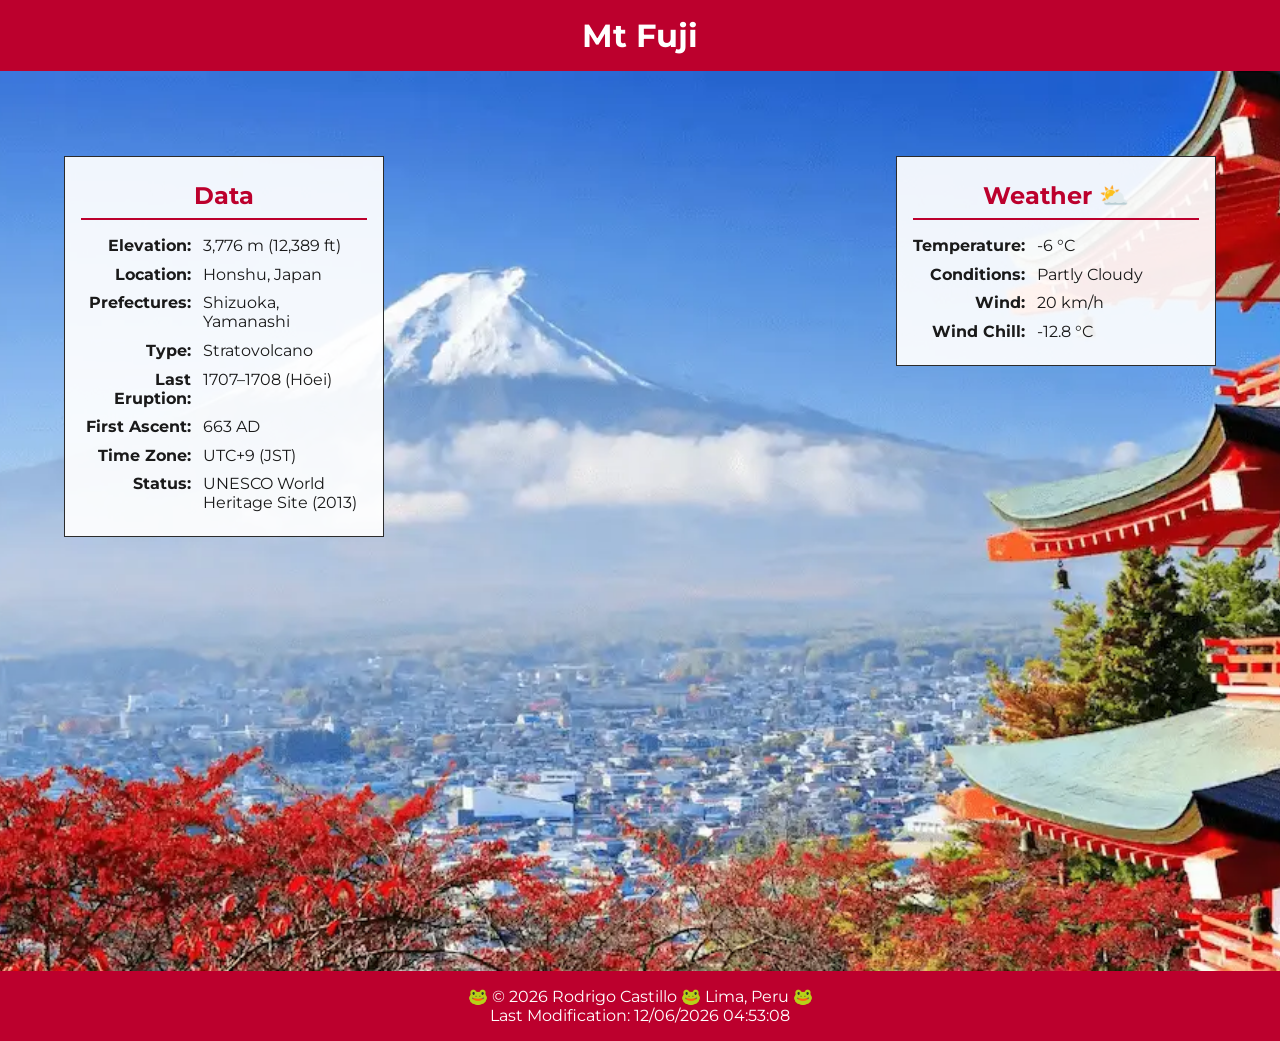
==== place.html @ 4fbbef45 "final" ====
<!DOCTYPE html>
<html lang="en">
<head>
    <meta charset="UTF-8">
    <meta name="viewport" content="width=device-width, initial-scale=1.0">
    <meta name="author" content="Rodrigo Castillo">
    <meta name="description" content="Get to know Mt Fuji better with this info!">
    <link rel="stylesheet" href="styles/place.css">
    <link rel="stylesheet" href="styles/place-large.css">
    <link rel="preconnect" href="https://fonts.googleapis.com">
    <link rel="preconnect" href="https://fonts.gstatic.com" crossorigin>
    <link href="https://fonts.googleapis.com/css2?family=Montserrat:wght@400;700&display=swap" rel="stylesheet">
    <script src="scripts/place.js" defer></script>
    <script src="scripts/getdates.js" defer></script>
    <title>Mt Fuji</title>
</head>
<body>
    <header>
    <h1 class="place">Mt Fuji</h1>
    </header>
    <picture>
     <source media="(max-width: 768px)" srcset="images/mtfuji-small.webp">
     <img class="fuji" src="images/mtfuji-large.webp" alt="Mt Fuji with tower">
    </picture>
    <section class="data">
    <h2>Data</h2>
    <div class="info">
      <span class="label">Elevation:</span>       <span>3,776 m (12,389 ft)</span>
      <span class="label">Location:</span>        <span>Honshu, Japan</span>
      <span class="label">Prefectures:</span>     <span>Shizuoka, Yamanashi</span>
      <span class="label">Type:</span>            <span>Stratovolcano</span>
      <span class="label">Last Eruption:</span>   <span>1707&ndash;1708 (Hōei)</span>
      <span class="label">First Ascent:</span>    <span>663 AD</span>
      <span class="label">Time Zone:</span>       <span>UTC+9 (JST)</span>
      <span class="label">Status:</span>          <span>UNESCO World Heritage Site (2013)</span>
    </div>
    </section>
     <section class="weather">
    <h2>Weather</h2>
    <div class="info">
      <span class="label">Temperature:</span>  <span>-6 &deg;C</span>
      <span class="label">Conditions:</span>   <span>Partly Cloudy</span>
      <span class="label">Wind:</span>         <span>20 km/h</span>
      <span class="label">Wind Chill:</span>   <span id="windchill"></span>
    </div>
  </section>
 <footer>
    <p>🐸 &copy; <span id="currentyear"></span> Rodrigo Castillo 🐸 Lima, Peru 🐸</p>
    <p id="lastModified"></p>
</footer>
</body>
</html>
---- styles/place.css ----
:root {
    --primary-color: #bc002d;
    --secondary-color: #f7f7f7;
    --accent-color: #2b2b2b;   
    --text-color: #1a1a1a;
    --light-text: #ffffff;       
    --card-bg: #ffffff;        
}

* {
    margin: 0;
    padding: 0;
    box-sizing: border-box;
}

body {
    font-family: "Montserrat", Arial, sans-serif;
    background-color: var(--secondary-color);
    color: var(--text-color);
}

header {
    background-color: var(--primary-color);
    padding: 1rem;
}

h1.place {
    color: var(--light-text);
    text-align: center;
}

.fuji {
    display: block;
    width: 100%;
    height: auto;
}

section {
    background-color: var(--card-bg);
    margin: 1rem auto;
    padding: 1.5rem 1rem;
    max-width: 500px;
    border: 1px solid var(--accent-color);
}

h2 {
    text-align: center;
    color: var(--primary-color);
    margin-bottom: 1rem;
    border-bottom: 2px solid var(--primary-color);
    padding-bottom: 0.5rem;
}

.info {
    display: grid;
    grid-template-columns: 1fr 1.5fr;
    gap: 0.6rem 0.75rem;
    max-width: 400px;
    margin: 0 auto;
}

.label {
    font-weight: 700;
    text-align: right;
}

footer {
    background-color: var(--primary-color);
    color: var(--light-text);
    text-align: center;
    padding: 1rem;
    margin-top: 1rem;
}
---- styles/place-large.css ----
@media (min-width: 1000px) {
    body {
        position: relative;
    }

    .fuji {
        width: 100%;
        height: 100vh;
        object-fit: cover;
    }

    .data,
    .weather {
        position: absolute;
        width: 320px;
        margin: 0;
        background-color: rgba(255, 255, 255, 0.92);
    }

    .data {
        top: 15%;
        left: 5%;
    }

    .weather {
        top: 15%;
        right: 5%;
    }

    /* Weather icon as pseudo-element - large view only */
    .weather h2::after {
        content: " ⛅";
    }

    footer {
        margin-top: 0;
    }
}
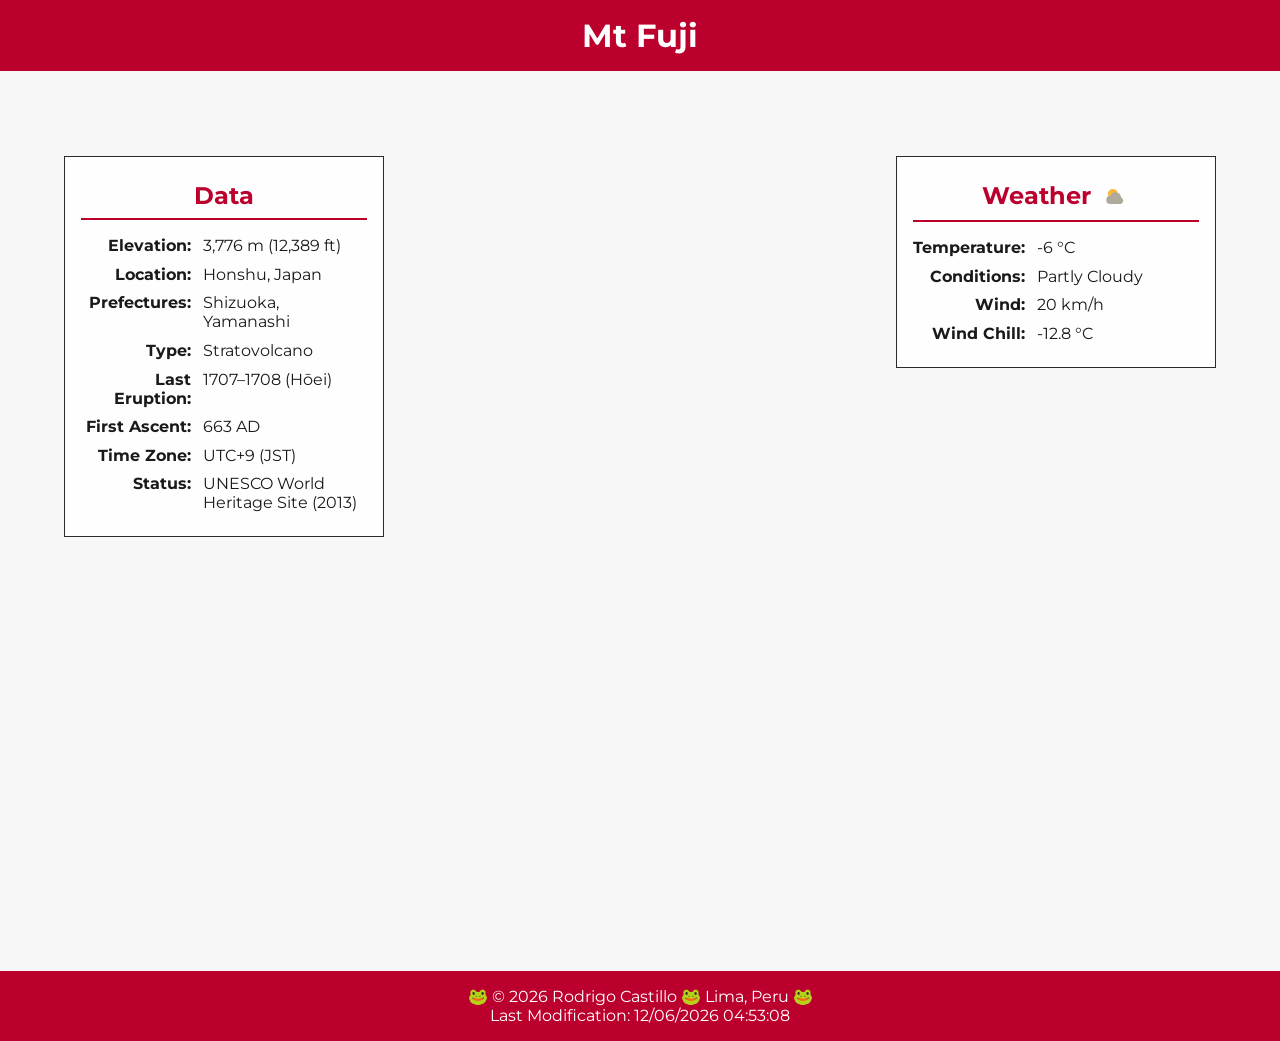
==== commit 251eafda: "final checks" ====
--- a/place.html
+++ b/place.html
@@ -4,7 +4,7 @@
     <meta charset="UTF-8">
     <meta name="viewport" content="width=device-width, initial-scale=1.0">
     <meta name="author" content="Rodrigo Castillo">
-    <meta name="description" content="Get to know Mt Fuji better with this info!">
+    <meta name="description" content="Get to know Mt Fuji better with this data and weather info!">
     <link rel="stylesheet" href="styles/place.css">
     <link rel="stylesheet" href="styles/place-large.css">
     <link rel="preconnect" href="https://fonts.googleapis.com">
@@ -16,37 +16,53 @@
 </head>
 <body>
     <header>
-    <h1 class="place">Mt Fuji</h1>
+        <h1 class="place">Mt Fuji</h1>
     </header>
-    <picture>
-     <source media="(max-width: 768px)" srcset="images/mtfuji-small.webp">
-     <img class="fuji" src="images/mtfuji-large.webp" alt="Mt Fuji with tower">
-    </picture>
-    <section class="data">
-    <h2>Data</h2>
-    <div class="info">
-      <span class="label">Elevation:</span>       <span>3,776 m (12,389 ft)</span>
-      <span class="label">Location:</span>        <span>Honshu, Japan</span>
-      <span class="label">Prefectures:</span>     <span>Shizuoka, Yamanashi</span>
-      <span class="label">Type:</span>            <span>Stratovolcano</span>
-      <span class="label">Last Eruption:</span>   <span>1707&ndash;1708 (Hōei)</span>
-      <span class="label">First Ascent:</span>    <span>663 AD</span>
-      <span class="label">Time Zone:</span>       <span>UTC+9 (JST)</span>
-      <span class="label">Status:</span>          <span>UNESCO World Heritage Site (2013)</span>
-    </div>
-    </section>
-     <section class="weather">
-    <h2>Weather</h2>
-    <div class="info">
-      <span class="label">Temperature:</span>  <span>-6 &deg;C</span>
-      <span class="label">Conditions:</span>   <span>Partly Cloudy</span>
-      <span class="label">Wind:</span>         <span>20 km/h</span>
-      <span class="label">Wind Chill:</span>   <span id="windchill"></span>
-    </div>
-  </section>
- <footer>
-    <p>🐸 &copy; <span id="currentyear"></span> Rodrigo Castillo 🐸 Lima, Peru 🐸</p>
-    <p id="lastModified"></p>
-</footer>
+
+    <main>
+        <picture>
+            <source media="(max-width: 768px)" srcset="images/mtjufi-small.webp">
+            <img class="fuji" src="images/mtjufi-large.webp" alt="Mt Fuji with tower">
+        </picture>
+
+        <section class="data">
+            <h2>Data</h2>
+            <div class="info">
+                <span class="label">Elevation:</span>       <span>3,776 m (12,389 ft)</span>
+                <span class="label">Location:</span>        <span>Honshu, Japan</span>
+                <span class="label">Prefectures:</span>     <span>Shizuoka, Yamanashi</span>
+                <span class="label">Type:</span>            <span>Stratovolcano</span>
+                <span class="label">Last Eruption:</span>   <span>1707&ndash;1708 (Hōei)</span>
+                <span class="label">First Ascent:</span>    <span>663 AD</span>
+                <span class="label">Time Zone:</span>       <span>UTC+9 (JST)</span>
+                <span class="label">Status:</span>          <span>UNESCO World Heritage Site (2013)</span>
+            </div>
+        </section>
+
+        <section class="weather">
+            <h2>Weather</h2>
+            <svg class="weather-icon" viewBox="0 0 64 64" xmlns="http://www.w3.org/2000/svg" width="90" height="90" role="img" aria-label="Partly cloudy">
+                <circle cx="26" cy="24" r="11" fill="#f6b93b"/>
+                <g stroke="#f6b93b" stroke-width="3" stroke-linecap="round">
+                    <line x1="26" y1="6" x2="26" y2="10"/>
+                    <line x1="8" y1="24" x2="12" y2="24"/>
+                    <line x1="13" y1="11" x2="16" y2="14"/>
+                    <line x1="39" y1="11" x2="36" y2="14"/>
+                </g>
+                <path d="M20 46a9 9 0 0 1 1-18 12 12 0 0 1 23 3 8 8 0 0 1-1 15z" fill="#b0aa9d"/>
+            </svg>
+            <div class="info">
+                <span class="label">Temperature:</span>  <span>-6 &deg;C</span>
+                <span class="label">Conditions:</span>   <span>Partly Cloudy</span>
+                <span class="label">Wind:</span>         <span>20 km/h</span>
+                <span class="label">Wind Chill:</span>   <span id="windchill"></span>
+            </div>
+        </section>
+    </main>
+
+    <footer>
+        <p>🐸 &copy; <span id="currentyear"></span> Rodrigo Castillo 🐸 Lima, Peru 🐸</p>
+        <p id="lastModified"></p>
+    </footer>
 </body>
 </html>
--- a/styles/place.css
+++ b/styles/place.css
@@ -70,4 +70,8 @@
     text-align: center;
     padding: 1rem;
     margin-top: 1rem;
+}
+.weather-icon {
+    display: block;
+    margin: 0 auto 1rem;
 }
--- a/styles/place-large.css
+++ b/styles/place-large.css
@@ -26,8 +26,6 @@
         top: 15%;
         right: 5%;
     }
-
-    /* Weather icon as pseudo-element - large view only */
     .weather h2::after {
         content: " ⛅";
     }
@@ -35,4 +33,19 @@
     footer {
         margin-top: 0;
     }
+    .weather-icon {
+        display: none;
+    }
+
+    .weather h2::after {
+        content: "";
+        display: inline-block;
+        width: 1.2em;
+        height: 1.2em;
+        margin-left: 0.4em;
+        vertical-align: middle;
+        background-image: url('data:image/svg+xml,<svg xmlns="http://www.w3.org/2000/svg" viewBox="0 0 64 64"><circle cx="26" cy="24" r="11" fill="%23f6b93b"/><path d="M20 46a9 9 0 0 1 1-18 12 12 0 0 1 23 3 8 8 0 0 1-1 15z" fill="%23b0aa9d"/></svg>');
+        background-size: contain;
+        background-repeat: no-repeat;
+    }
 }
